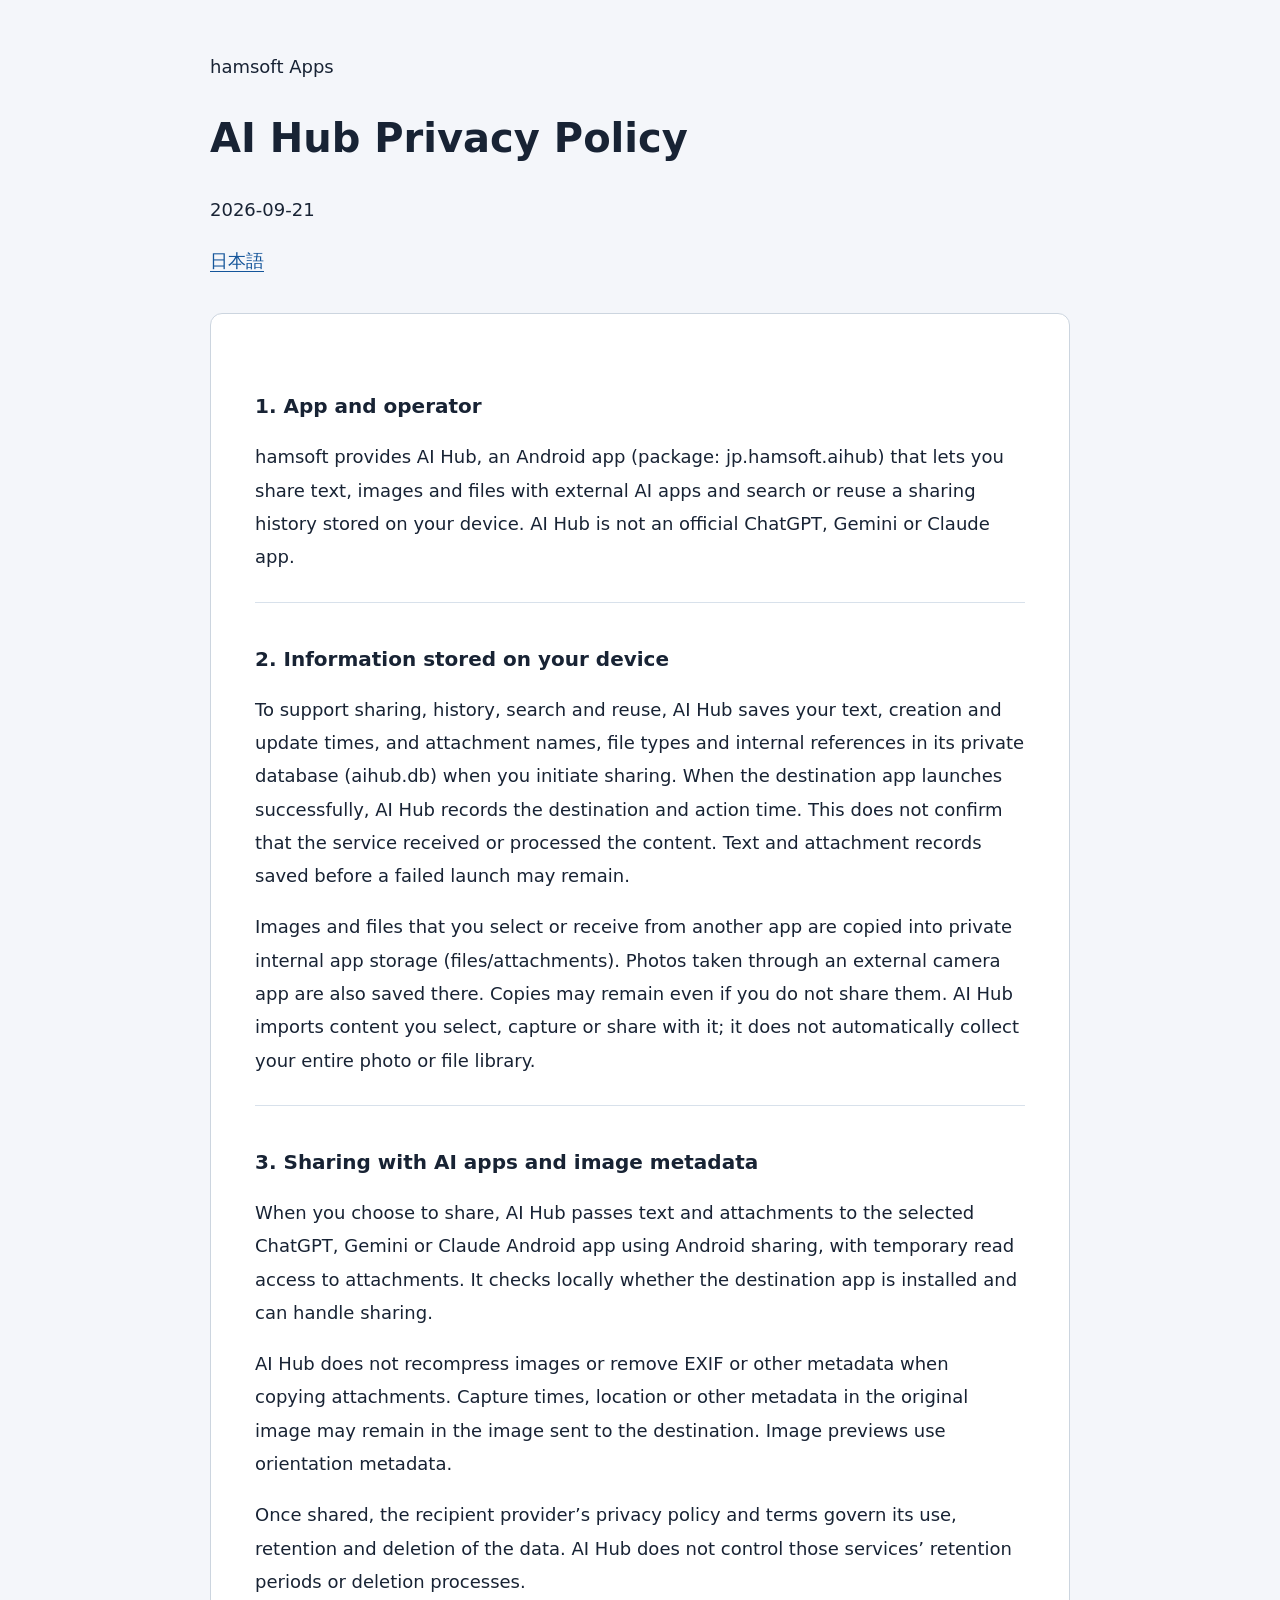
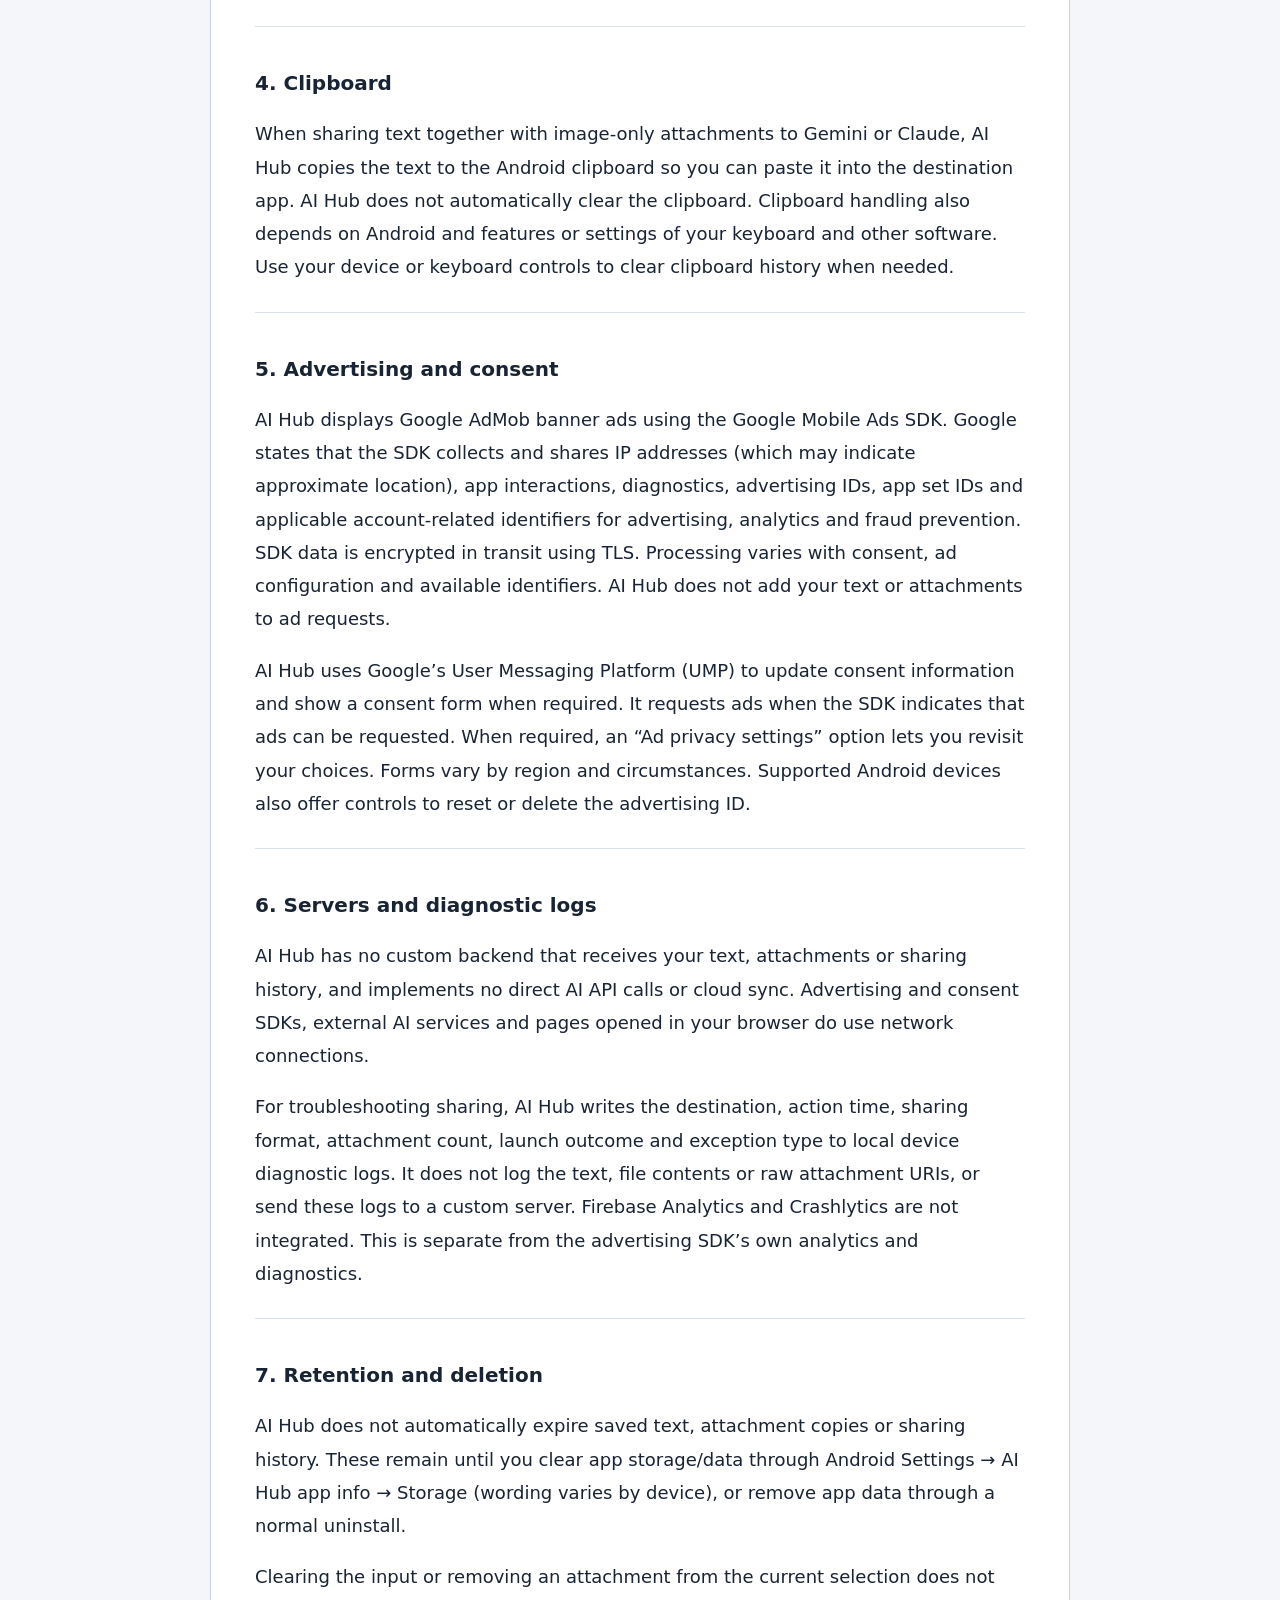
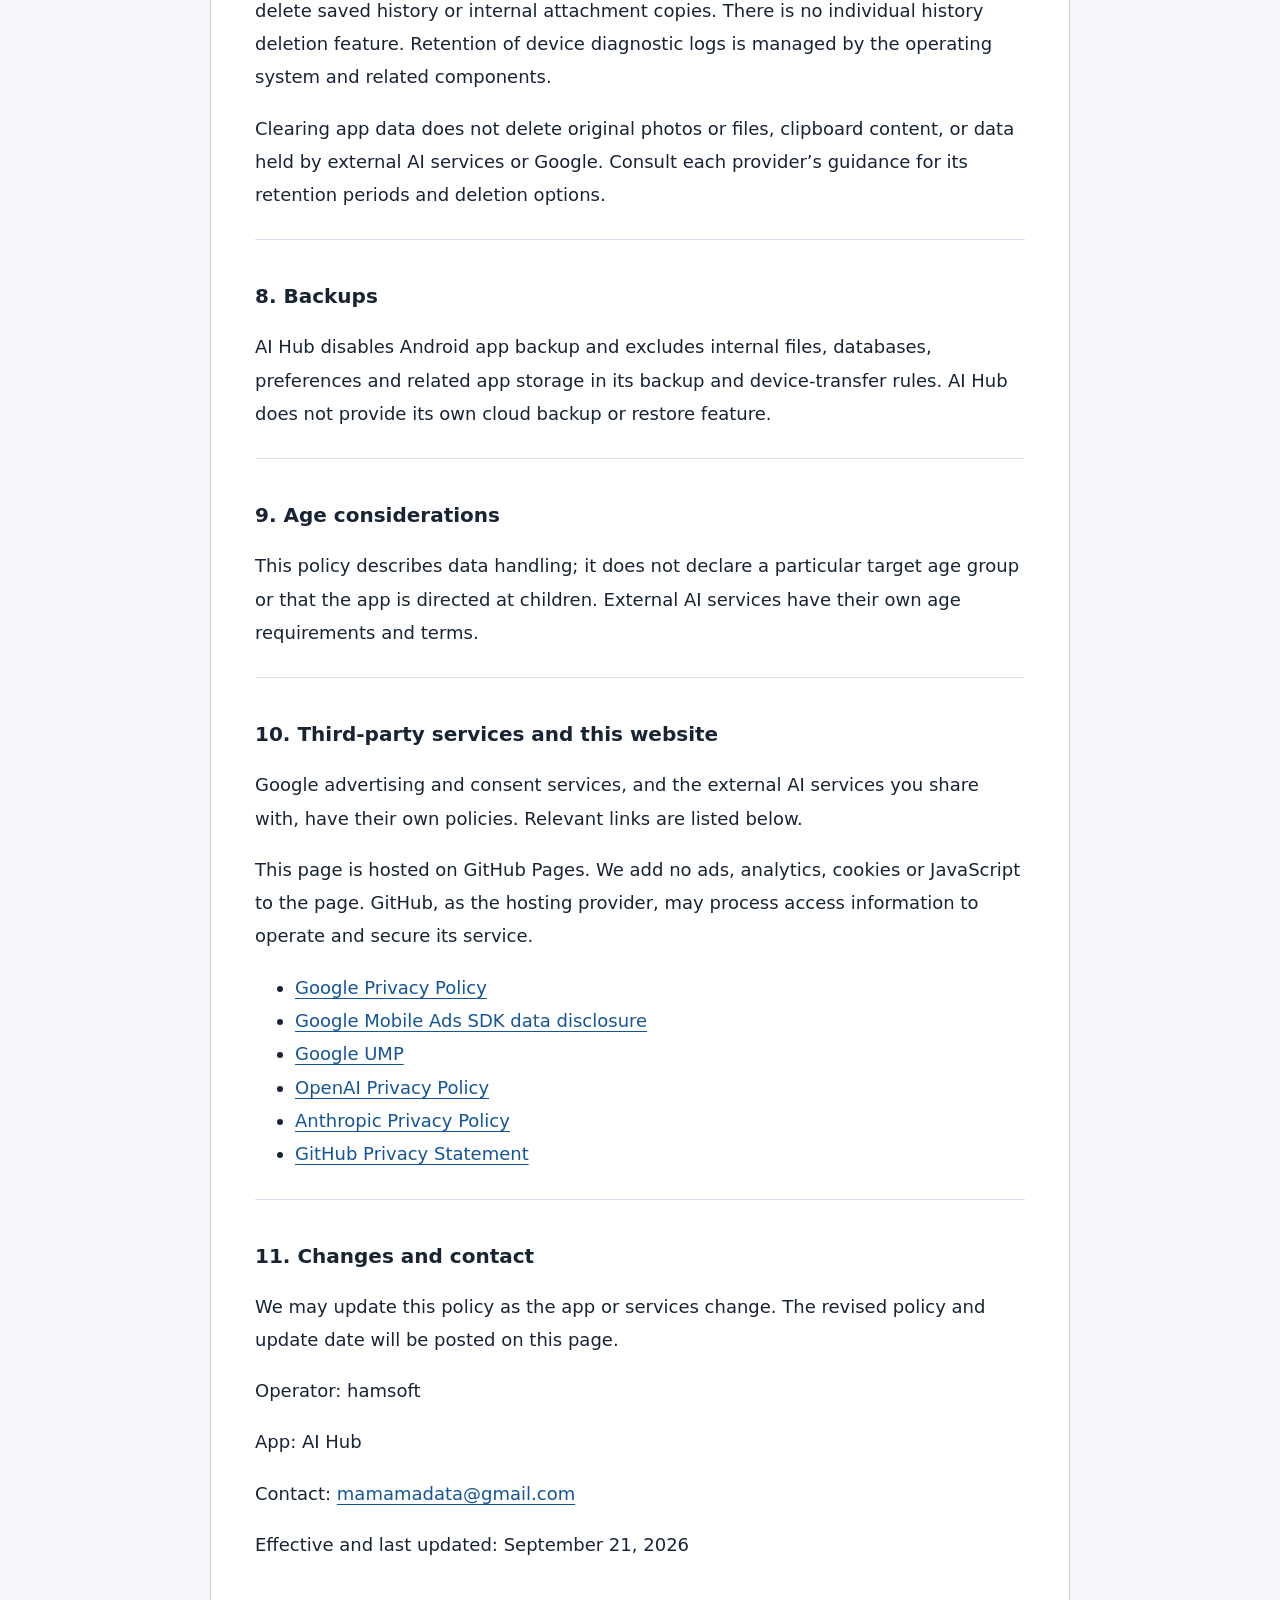
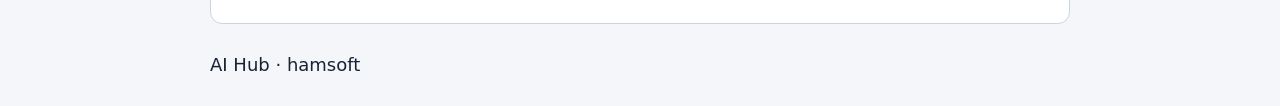
==== apps/aihub/privacy-en/index.html @ 84532beb "Publish bilingual AI Hub privacy policy for hamsoft apps" ====
<!doctype html>
<html lang="en"><head><meta charset="utf-8"><meta name="viewport" content="width=device-width, initial-scale=1"><meta name="description" content="AI Hub Privacy Policy — hamsoft"><title>AI Hub Privacy Policy | hamsoft</title><link rel="stylesheet" href="../../../style.css"></head>
<body><a class="skip" href="#main">Skip to content</a><header><p>hamsoft Apps</p><h1>AI Hub Privacy Policy</h1><p><time datetime="2026-09-21">2026-09-21</time></p><nav aria-label="Language"><a href="../privacy/" lang="ja" hreflang="ja">日本語</a></nav></header>
<main id="main"><section><h2>1. App and operator</h2>
<p>hamsoft provides AI Hub, an Android app (package: jp.hamsoft.aihub) that lets you share text, images and files with external AI apps and search or reuse a sharing history stored on your device. AI Hub is not an official ChatGPT, Gemini or Claude app.</p>
</section>
<section><h2>2. Information stored on your device</h2>
<p>To support sharing, history, search and reuse, AI Hub saves your text, creation and update times, and attachment names, file types and internal references in its private database (aihub.db) when you initiate sharing. When the destination app launches successfully, AI Hub records the destination and action time. This does not confirm that the service received or processed the content. Text and attachment records saved before a failed launch may remain.</p>
<p>Images and files that you select or receive from another app are copied into private internal app storage (files/attachments). Photos taken through an external camera app are also saved there. Copies may remain even if you do not share them. AI Hub imports content you select, capture or share with it; it does not automatically collect your entire photo or file library.</p>
</section>
<section><h2>3. Sharing with AI apps and image metadata</h2>
<p>When you choose to share, AI Hub passes text and attachments to the selected ChatGPT, Gemini or Claude Android app using Android sharing, with temporary read access to attachments. It checks locally whether the destination app is installed and can handle sharing.</p>
<p>AI Hub does not recompress images or remove EXIF or other metadata when copying attachments. Capture times, location or other metadata in the original image may remain in the image sent to the destination. Image previews use orientation metadata.</p>
<p>Once shared, the recipient provider’s privacy policy and terms govern its use, retention and deletion of the data. AI Hub does not control those services’ retention periods or deletion processes.</p>
</section>
<section><h2>4. Clipboard</h2>
<p>When sharing text together with image-only attachments to Gemini or Claude, AI Hub copies the text to the Android clipboard so you can paste it into the destination app. AI Hub does not automatically clear the clipboard. Clipboard handling also depends on Android and features or settings of your keyboard and other software. Use your device or keyboard controls to clear clipboard history when needed.</p>
</section>
<section><h2>5. Advertising and consent</h2>
<p>AI Hub displays Google AdMob banner ads using the Google Mobile Ads SDK. Google states that the SDK collects and shares IP addresses (which may indicate approximate location), app interactions, diagnostics, advertising IDs, app set IDs and applicable account-related identifiers for advertising, analytics and fraud prevention. SDK data is encrypted in transit using TLS. Processing varies with consent, ad configuration and available identifiers. AI Hub does not add your text or attachments to ad requests.</p>
<p>AI Hub uses Google’s User Messaging Platform (UMP) to update consent information and show a consent form when required. It requests ads when the SDK indicates that ads can be requested. When required, an “Ad privacy settings” option lets you revisit your choices. Forms vary by region and circumstances. Supported Android devices also offer controls to reset or delete the advertising ID.</p>
</section>
<section><h2>6. Servers and diagnostic logs</h2>
<p>AI Hub has no custom backend that receives your text, attachments or sharing history, and implements no direct AI API calls or cloud sync. Advertising and consent SDKs, external AI services and pages opened in your browser do use network connections.</p>
<p>For troubleshooting sharing, AI Hub writes the destination, action time, sharing format, attachment count, launch outcome and exception type to local device diagnostic logs. It does not log the text, file contents or raw attachment URIs, or send these logs to a custom server. Firebase Analytics and Crashlytics are not integrated. This is separate from the advertising SDK’s own analytics and diagnostics.</p>
</section>
<section><h2>7. Retention and deletion</h2>
<p>AI Hub does not automatically expire saved text, attachment copies or sharing history. These remain until you clear app storage/data through Android Settings → AI Hub app info → Storage (wording varies by device), or remove app data through a normal uninstall.</p>
<p>Clearing the input or removing an attachment from the current selection does not delete saved history or internal attachment copies. There is no individual history deletion feature. Retention of device diagnostic logs is managed by the operating system and related components.</p>
<p>Clearing app data does not delete original photos or files, clipboard content, or data held by external AI services or Google. Consult each provider’s guidance for its retention periods and deletion options.</p>
</section>
<section><h2>8. Backups</h2>
<p>AI Hub disables Android app backup and excludes internal files, databases, preferences and related app storage in its backup and device-transfer rules. AI Hub does not provide its own cloud backup or restore feature.</p>
</section>
<section><h2>9. Age considerations</h2>
<p>This policy describes data handling; it does not declare a particular target age group or that the app is directed at children. External AI services have their own age requirements and terms.</p>
</section>
<section><h2>10. Third-party services and this website</h2>
<p>Google advertising and consent services, and the external AI services you share with, have their own policies. Relevant links are listed below.</p>
<p>This page is hosted on GitHub Pages. We add no ads, analytics, cookies or JavaScript to the page. GitHub, as the hosting provider, may process access information to operate and secure its service.</p>
<ul><li><a href="https://policies.google.com/privacy">Google Privacy Policy</a></li><li><a href="https://developers.google.com/admob/android/privacy/play-data-disclosure">Google Mobile Ads SDK data disclosure</a></li><li><a href="https://developers.google.com/admob/android/privacy">Google UMP</a></li><li><a href="https://openai.com/policies/privacy-policy/">OpenAI Privacy Policy</a></li><li><a href="https://privacy.claude.com/en/articles/10023548-privacy-policy">Anthropic Privacy Policy</a></li><li><a href="https://docs.github.com/en/site-policy/privacy-policies/github-general-privacy-statement">GitHub Privacy Statement</a></li></ul>
</section>
<section><h2>11. Changes and contact</h2>
<p>We may update this policy as the app or services change. The revised policy and update date will be posted on this page.</p>
<p>Operator: hamsoft</p>
<p>App: AI Hub</p>
<p>Contact: <a href="mailto:mamamadata@gmail.com">mamamadata@gmail.com</a></p>
<p>Effective and last updated: September 21, 2026</p>
</section>
</main><footer>AI Hub · hamsoft</footer></body></html>
---- style.css ----
*{box-sizing:border-box}html{color-scheme:light}body{margin:0;background:#f4f6fa;color:#182334;font:18px/1.85 system-ui,-apple-system,sans-serif;overflow-wrap:anywhere}main,header,footer{width:min(100% - 32px,860px);margin:auto}header{padding:32px 0 20px}main{background:white;padding:clamp(20px,5vw,44px);border:1px solid #ccd5df;border-radius:12px}h1{font-size:clamp(1.8rem,6vw,2.5rem);line-height:1.4}h2{font-size:1.25rem;line-height:1.6;margin-top:2rem}a{color:#14559a;text-underline-offset:.2em}a:focus-visible{outline:3px solid #14559a;outline-offset:4px}footer{padding:24px 0}nav{margin:16px 0}code{font-size:.9em}section+section{border-top:1px solid #d8e1eb;margin-top:28px;padding-top:8px}.skip{position:absolute;left:-10000px}.skip:focus{position:static}
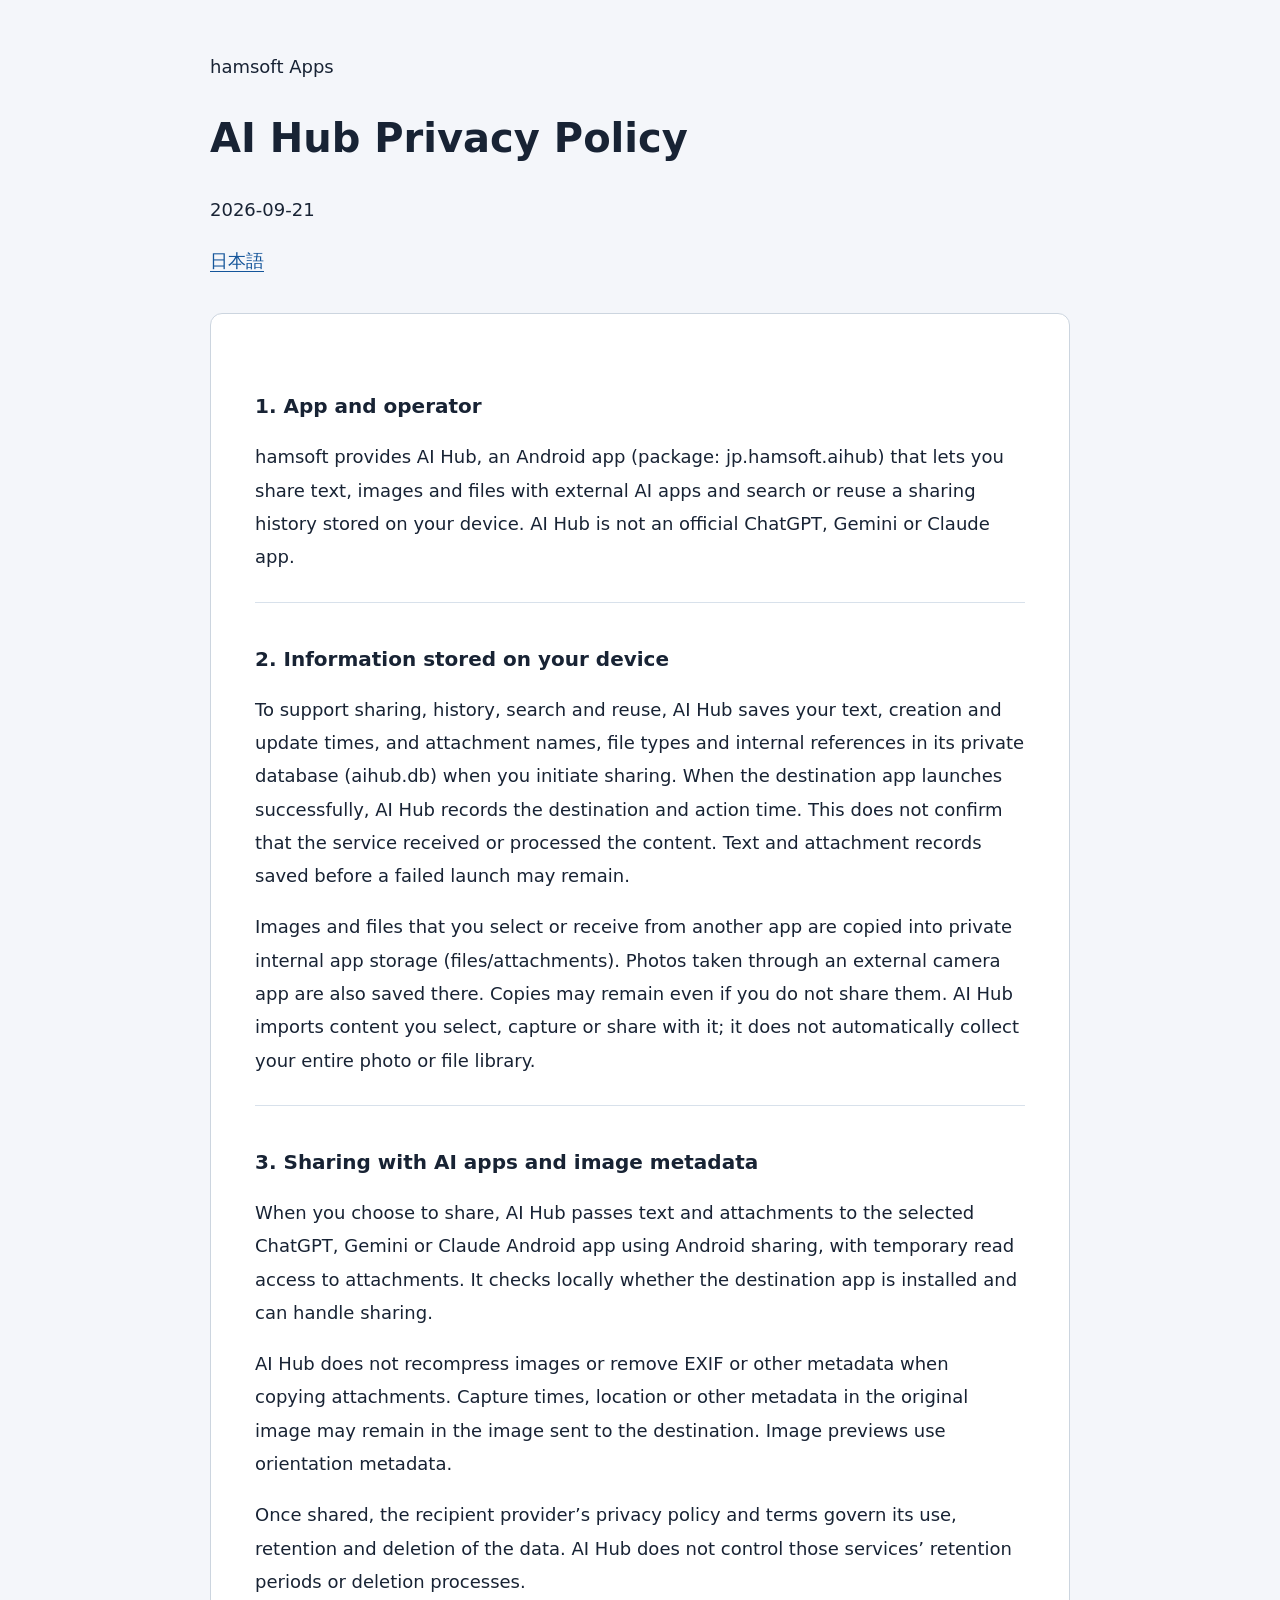
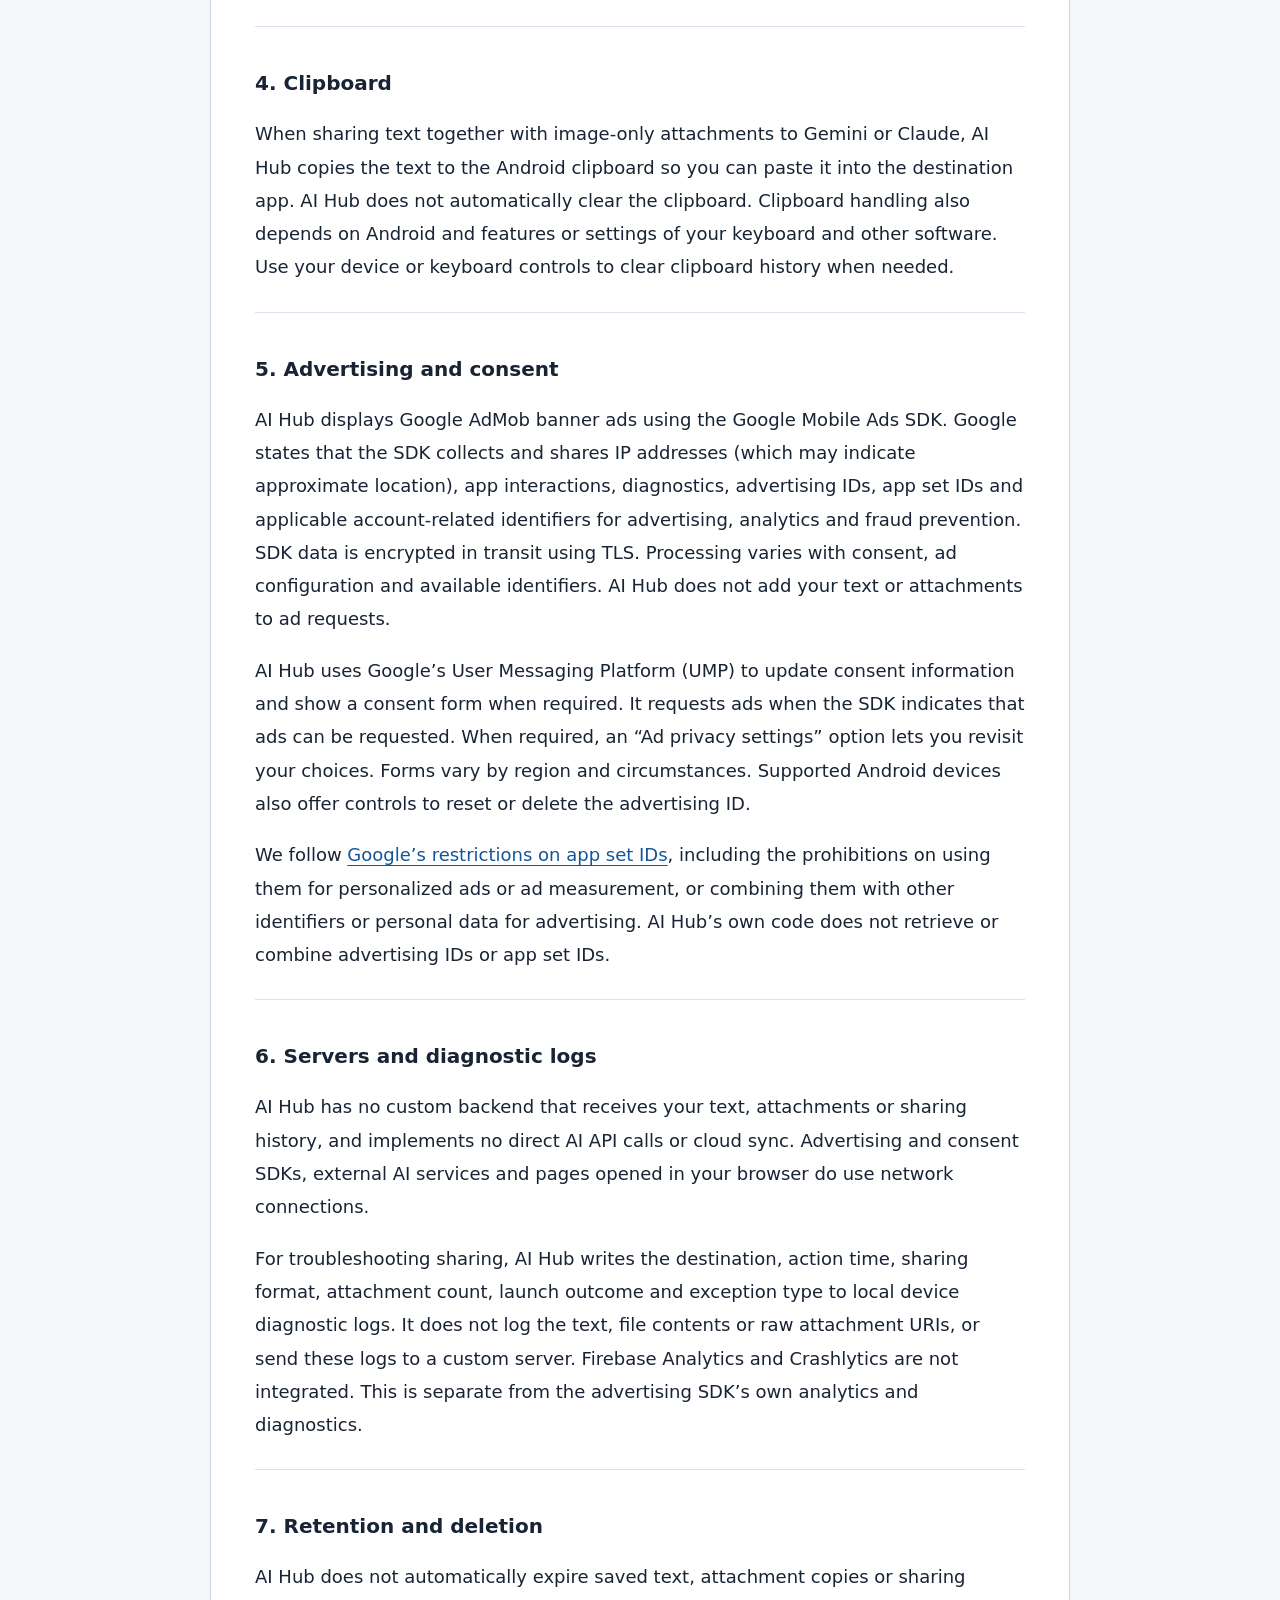
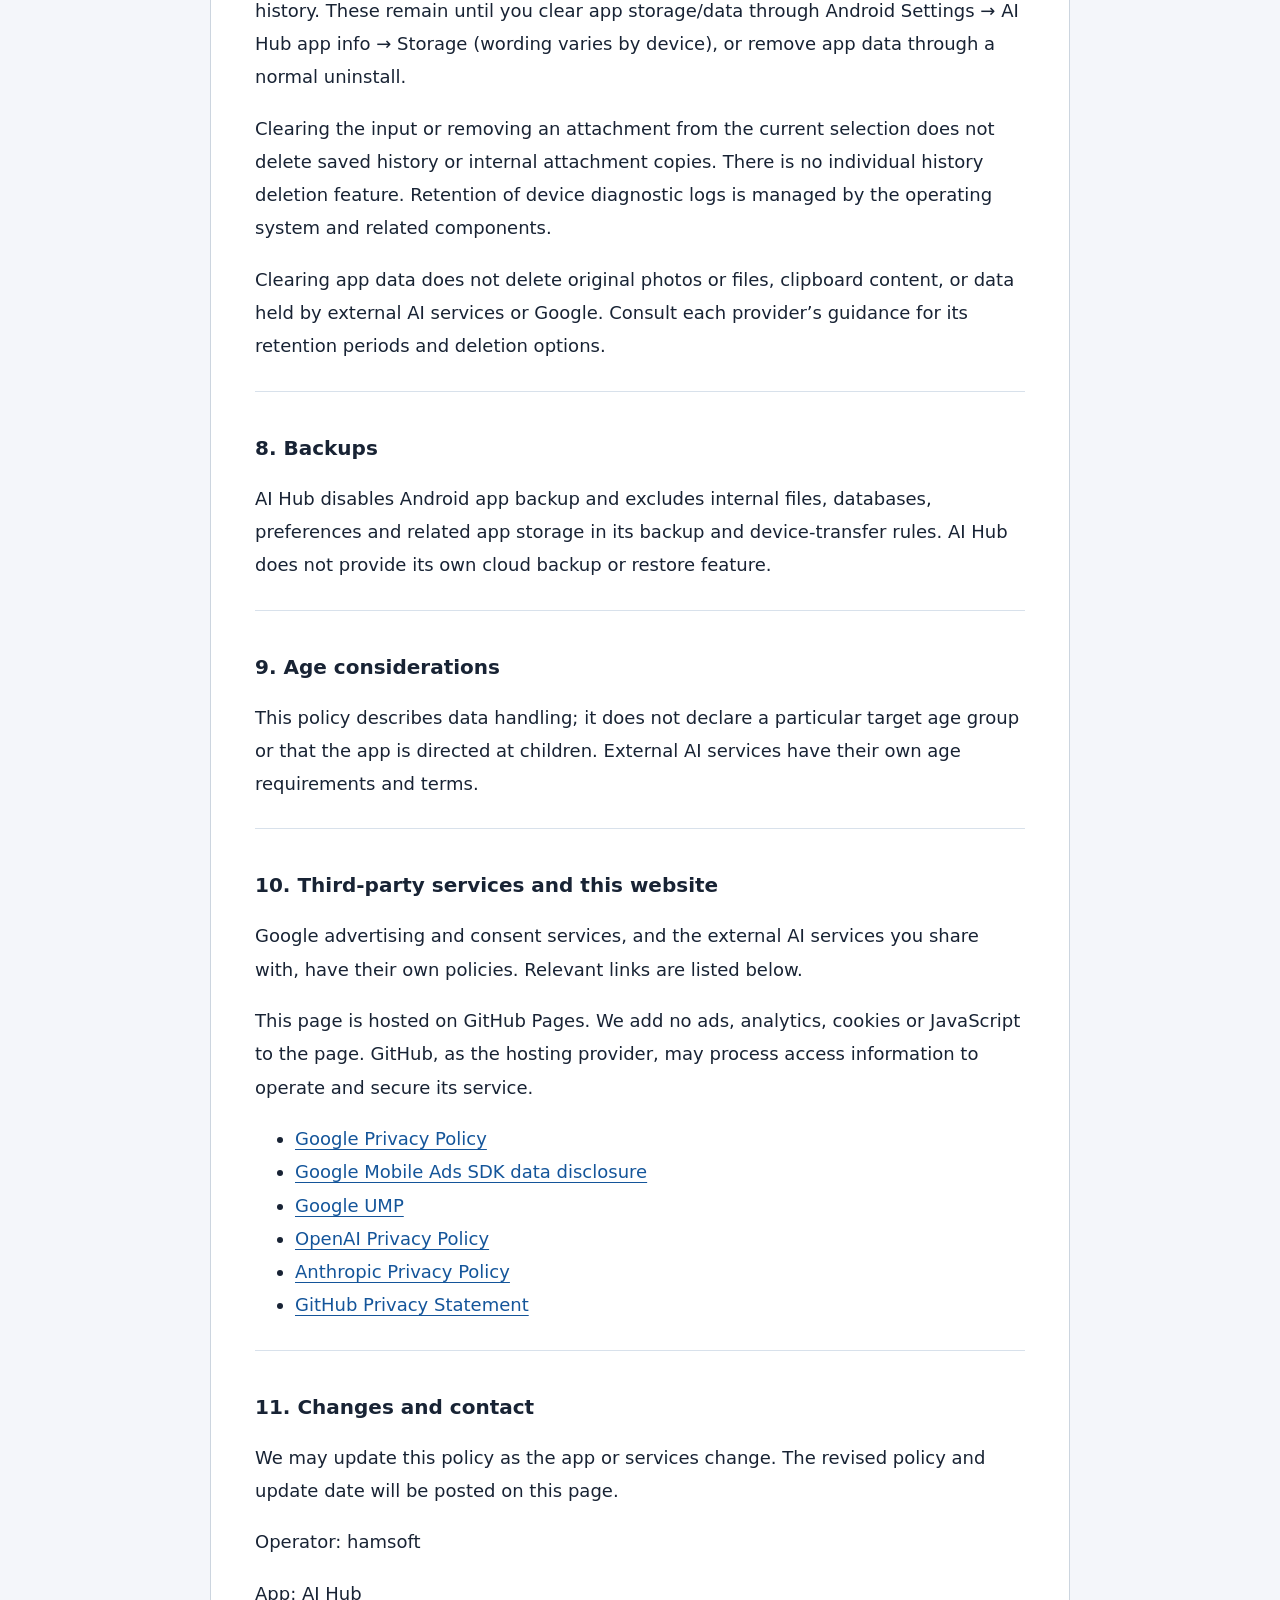
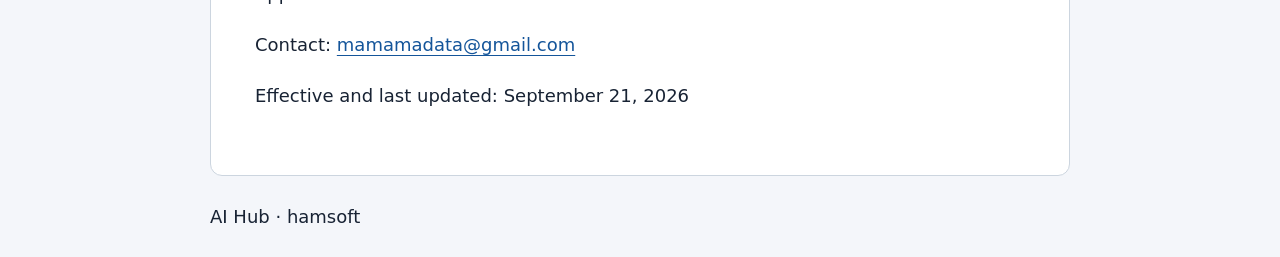
==== commit 62fc6211: "Clarify Google app set ID use restrictions" ====
--- a/apps/aihub/privacy-en/index.html
+++ b/apps/aihub/privacy-en/index.html
@@ -19,6 +19,7 @@
 <section><h2>5. Advertising and consent</h2>
 <p>AI Hub displays Google AdMob banner ads using the Google Mobile Ads SDK. Google states that the SDK collects and shares IP addresses (which may indicate approximate location), app interactions, diagnostics, advertising IDs, app set IDs and applicable account-related identifiers for advertising, analytics and fraud prevention. SDK data is encrypted in transit using TLS. Processing varies with consent, ad configuration and available identifiers. AI Hub does not add your text or attachments to ad requests.</p>
 <p>AI Hub uses Google’s User Messaging Platform (UMP) to update consent information and show a consent form when required. It requests ads when the SDK indicates that ads can be requested. When required, an “Ad privacy settings” option lets you revisit your choices. Forms vary by region and circumstances. Supported Android devices also offer controls to reset or delete the advertising ID.</p>
+<p>We follow <a href="https://support.google.com/googleplay/android-developer/answer/10144311?hl=en">Google’s restrictions on app set IDs</a>, including the prohibitions on using them for personalized ads or ad measurement, or combining them with other identifiers or personal data for advertising. AI Hub’s own code does not retrieve or combine advertising IDs or app set IDs.</p>
 </section>
 <section><h2>6. Servers and diagnostic logs</h2>
 <p>AI Hub has no custom backend that receives your text, attachments or sharing history, and implements no direct AI API calls or cloud sync. Advertising and consent SDKs, external AI services and pages opened in your browser do use network connections.</p>
